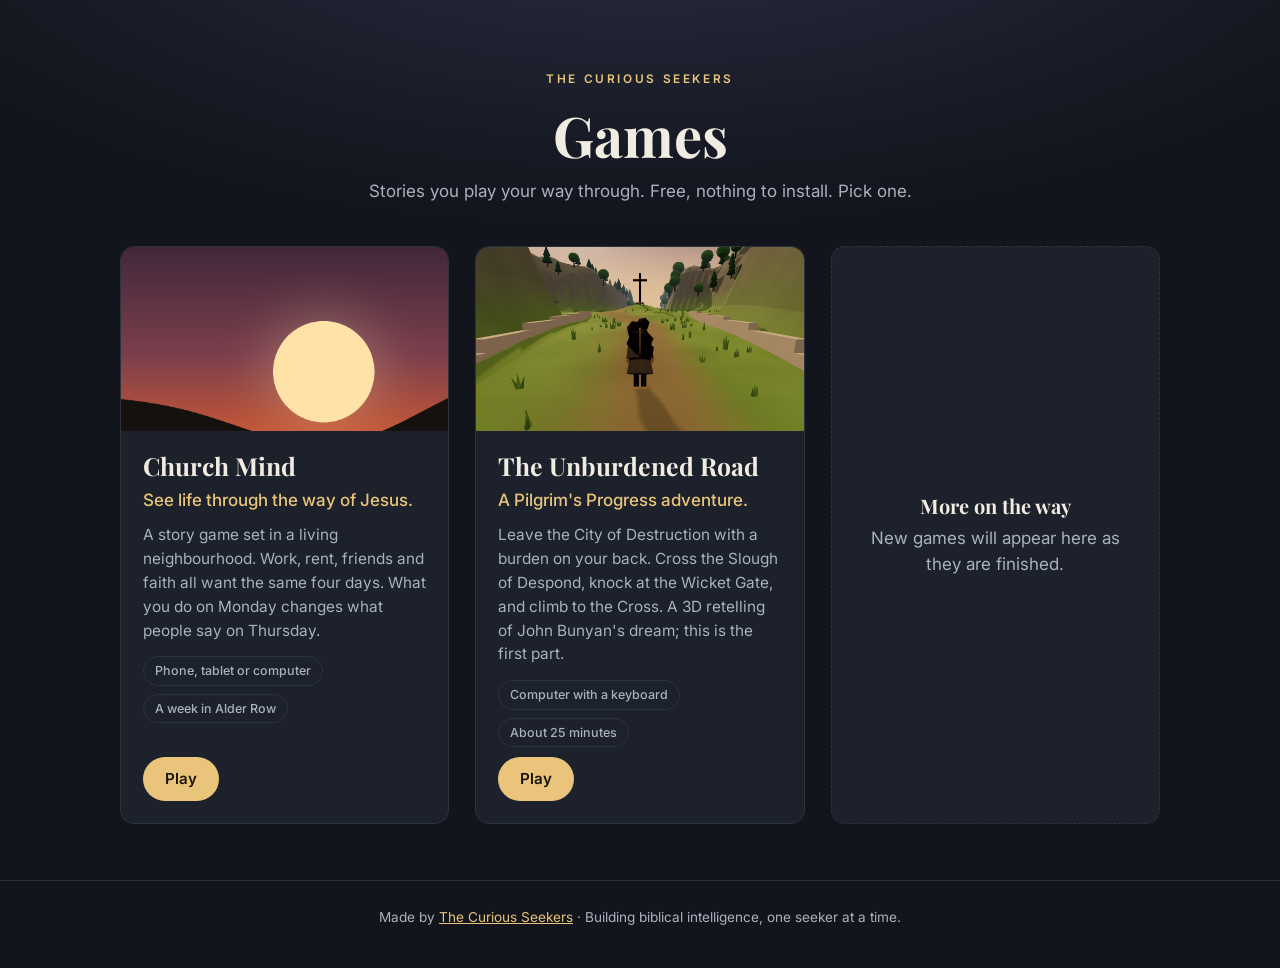
==== index.html @ a1f6c4d1 "Games page for games.thecuriousseekers.com Lists Church Mind and The Unburdened Road; new games are " ====
<!doctype html>
<html lang="en">
  <head>
    <meta charset="utf-8" />
    <meta name="viewport" content="width=device-width, initial-scale=1" />
    <meta name="theme-color" content="#12151c" />
    <title>Games · The Curious Seekers</title>
    <meta name="description" content="Games from The Curious Seekers: stories to play your way into the way of Jesus. Free, in your browser." />
    <meta property="og:title" content="Games · The Curious Seekers" />
    <meta property="og:description" content="Stories to play your way into the way of Jesus. Free, in your browser." />
    <meta property="og:image" content="https://games.thecuriousseekers.com/images/pilgrim-way.jpg" />
    <link rel="icon" href="images/church-mind.png" />
    <link rel="preconnect" href="https://fonts.googleapis.com" />
    <link rel="preconnect" href="https://fonts.gstatic.com" crossorigin />
    <link href="https://fonts.googleapis.com/css2?family=Playfair+Display:wght@600;700&family=Inter:wght@400;500;600&display=swap" rel="stylesheet" />
    <style>
      :root { --bg: #12151c; --panel: #1c212b; --line: #2c3340; --ink: #f1ece2; --soft: #aab1bf; --gold: #e9c47a; --ember: #d9663a; }
      * { box-sizing: border-box; }
      html { background: var(--bg); }
      body {
        margin: 0; color: var(--ink); font: 400 17px/1.55 Inter, system-ui, -apple-system, 'Segoe UI', sans-serif;
        background: radial-gradient(1200px 520px at 50% -140px, #2b2f45 0%, rgba(43, 47, 69, 0) 70%) no-repeat, var(--bg);
        min-height: 100vh; display: flex; flex-direction: column;
      }
      a { color: inherit; }
      header { text-align: center; padding: 64px 20px 34px; }
      .kicker { letter-spacing: 0.22em; text-transform: uppercase; font-size: 0.74rem; font-weight: 600; color: var(--gold); text-decoration: none; }
      .kicker:hover { text-decoration: underline; }
      h1 { font: 700 clamp(2.3rem, 6vw, 3.5rem)/1.1 'Playfair Display', Georgia, serif; margin: 14px 0 12px; }
      .lede { color: var(--soft); max-width: 34em; margin: 0 auto; }
      main { width: min(1080px, 100%); margin: 0 auto; padding: 8px 20px 56px; flex: 1; }
      .grid { display: grid; grid-template-columns: repeat(auto-fit, minmax(300px, 1fr)); gap: 26px; }
      .card {
        display: flex; flex-direction: column; background: var(--panel); border: 1px solid var(--line); border-radius: 14px;
        overflow: hidden; text-decoration: none; transition: transform 0.18s ease, border-color 0.18s ease, box-shadow 0.18s ease;
      }
      a.card:hover, a.card:focus-visible { transform: translateY(-4px); border-color: var(--gold); box-shadow: 0 14px 34px rgba(0, 0, 0, 0.45); outline: none; }
      .art { aspect-ratio: 16 / 9; background: #0c0e13 center / cover no-repeat; }
      .body { padding: 20px 22px 22px; display: flex; flex-direction: column; gap: 10px; flex: 1; }
      .card h2 { font: 700 1.55rem/1.2 'Playfair Display', Georgia, serif; margin: 0; }
      .tag { color: var(--gold); font-weight: 500; margin: -4px 0 0; }
      .about { color: var(--soft); margin: 0; font-size: 0.96rem; }
      .meta { display: flex; flex-wrap: wrap; gap: 8px; margin-top: 4px; }
      .pill { font-size: 0.78rem; font-weight: 500; padding: 4px 11px; border-radius: 999px; border: 1px solid var(--line); color: var(--soft); }
      .play {
        margin-top: auto; align-self: flex-start; background: var(--gold); color: #1b1408; font-weight: 600;
        padding: 10px 22px; border-radius: 999px; font-size: 0.95rem;
      }
      .soon { border-style: dashed; align-items: center; justify-content: center; text-align: center; padding: 40px 24px; color: var(--soft); min-height: 220px; }
      .soon strong { display: block; color: var(--ink); font: 700 1.25rem 'Playfair Display', Georgia, serif; margin-bottom: 6px; }
      footer { text-align: center; color: var(--soft); font-size: 0.85rem; padding: 26px 20px 40px; border-top: 1px solid var(--line); }
      footer a { color: var(--gold); }
      @media (prefers-reduced-motion: reduce) { .card { transition: none; } a.card:hover { transform: none; } }
    </style>
  </head>
  <body>
    <header>
      <a class="kicker" href="https://www.thecuriousseekers.com/">The Curious Seekers</a>
      <h1>Games</h1>
      <p class="lede">Stories you play your way through. Free, nothing to install. Pick one.</p>
    </header>
    <main>
      <div class="grid" id="games">
        <noscript>
          <a class="card" href="church-mind/"><div class="body"><h2>Church Mind</h2><span class="play">Play</span></div></a>
          <a class="card" href="pilgrims-progress/"><div class="body"><h2>The Unburdened Road</h2><span class="play">Play</span></div></a>
        </noscript>
      </div>
    </main>
    <footer>
      Made by <a href="https://www.thecuriousseekers.com/">The Curious Seekers</a> · Building biblical intelligence, one seeker at a time.
    </footer>
    <script src="games.js"></script>
    <script>
      const PLAYS = { anywhere: 'Phone, tablet or computer', computer: 'Computer with a keyboard' };
      const grid = document.getElementById('games');
      const el = (tag, cls, text) => { const e = document.createElement(tag); if (cls) e.className = cls; if (text) e.textContent = text; return e; };
      for (const g of window.GAMES || []) {
        const card = el('a', 'card');
        card.href = g.link;
        const art = el('div', 'art');
        art.style.backgroundImage = `url("${g.image}")`;
        art.setAttribute('role', 'img');
        art.setAttribute('aria-label', g.title);
        const body = el('div', 'body');
        const meta = el('div', 'meta');
        meta.append(el('span', 'pill', PLAYS[g.plays] || g.plays), el('span', 'pill', g.length));
        body.append(el('h2', '', g.title), el('p', 'tag', g.tagline), el('p', 'about', g.about), meta, el('span', 'play', 'Play'));
        card.append(art, body);
        grid.append(card);
      }
      const soon = el('div', 'card soon'), inner = el('div');
      inner.append(el('strong', '', 'More on the way'), 'New games will appear here as they are finished.');
      soon.append(inner);
      grid.append(soon);
    </script>
  </body>
</html>
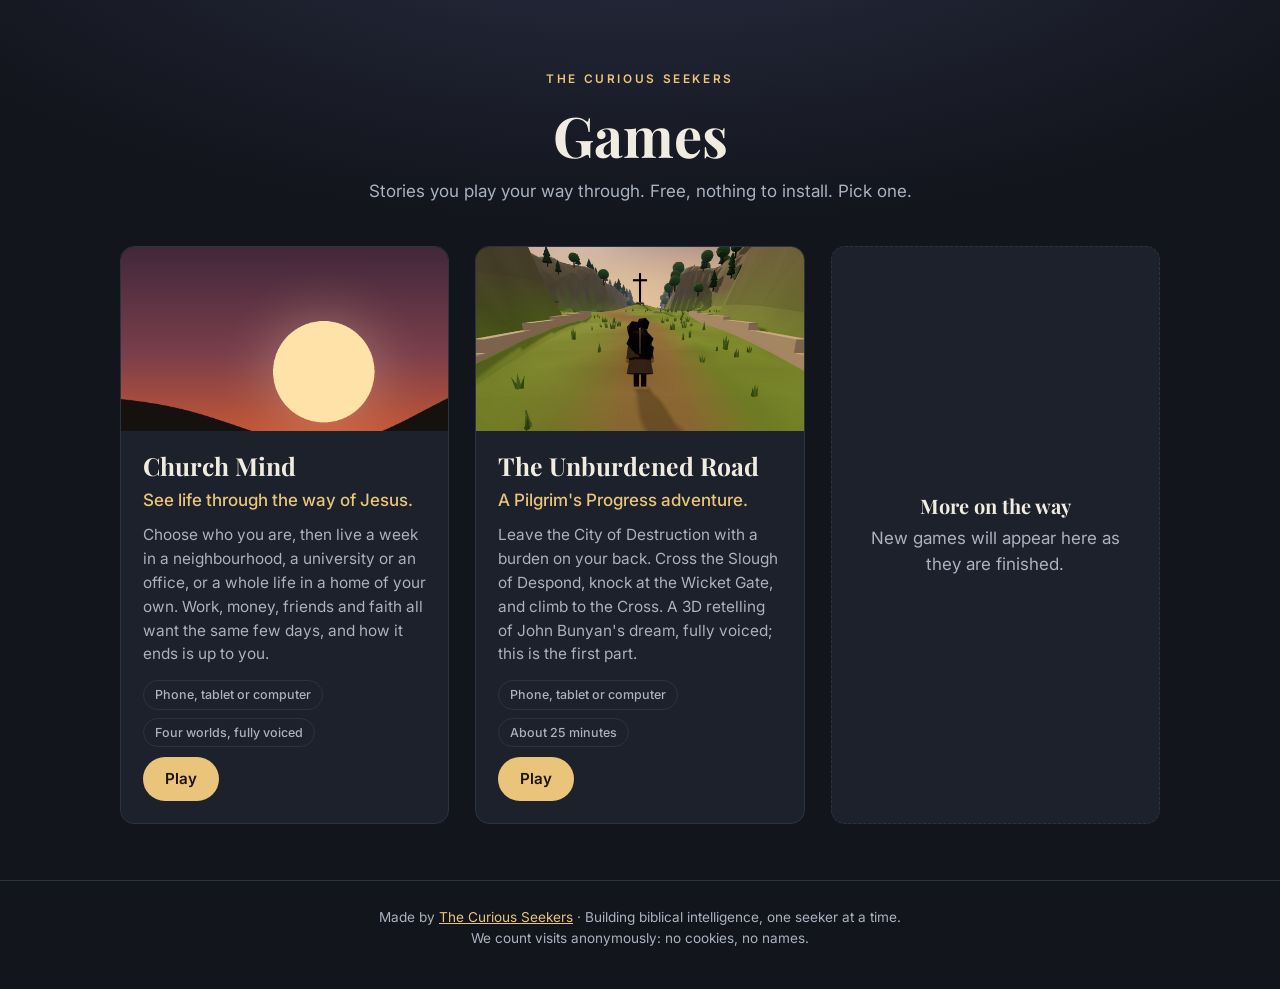
==== commit 07cb1e53: "Count visits and game opens anonymously with Umami Co-Authored-By: Claude Opus 5.5 <noreply@anthropi" ====
--- a/index.html
+++ b/index.html
@@ -52,6 +52,8 @@
       footer a { color: var(--gold); }
       @media (prefers-reduced-motion: reduce) { .card { transition: none; } a.card:hover { transform: none; } }
     </style>
+    <!-- Anonymous visit counting (Umami): no cookies, no names. Only counts on the live site. -->
+    <script defer src="https://cloud.umami.is/script.js" data-website-id="4bedbe1a-0561-4c58-9766-b02b2c00c4c4" data-domains="games.thecuriousseekers.com"></script>
   </head>
   <body>
     <header>
@@ -69,6 +71,7 @@
     </main>
     <footer>
       Made by <a href="https://www.thecuriousseekers.com/">The Curious Seekers</a> · Building biblical intelligence, one seeker at a time.
+      <br />We count visits anonymously: no cookies, no names.
     </footer>
     <script src="games.js"></script>
     <script>
@@ -78,6 +81,8 @@
       for (const g of window.GAMES || []) {
         const card = el('a', 'card');
         card.href = g.link;
+        card.dataset.umamiEvent = 'game-opened';
+        card.dataset.umamiEventGame = g.title;
         const art = el('div', 'art');
         art.style.backgroundImage = `url("${g.image}")`;
         art.setAttribute('role', 'img');
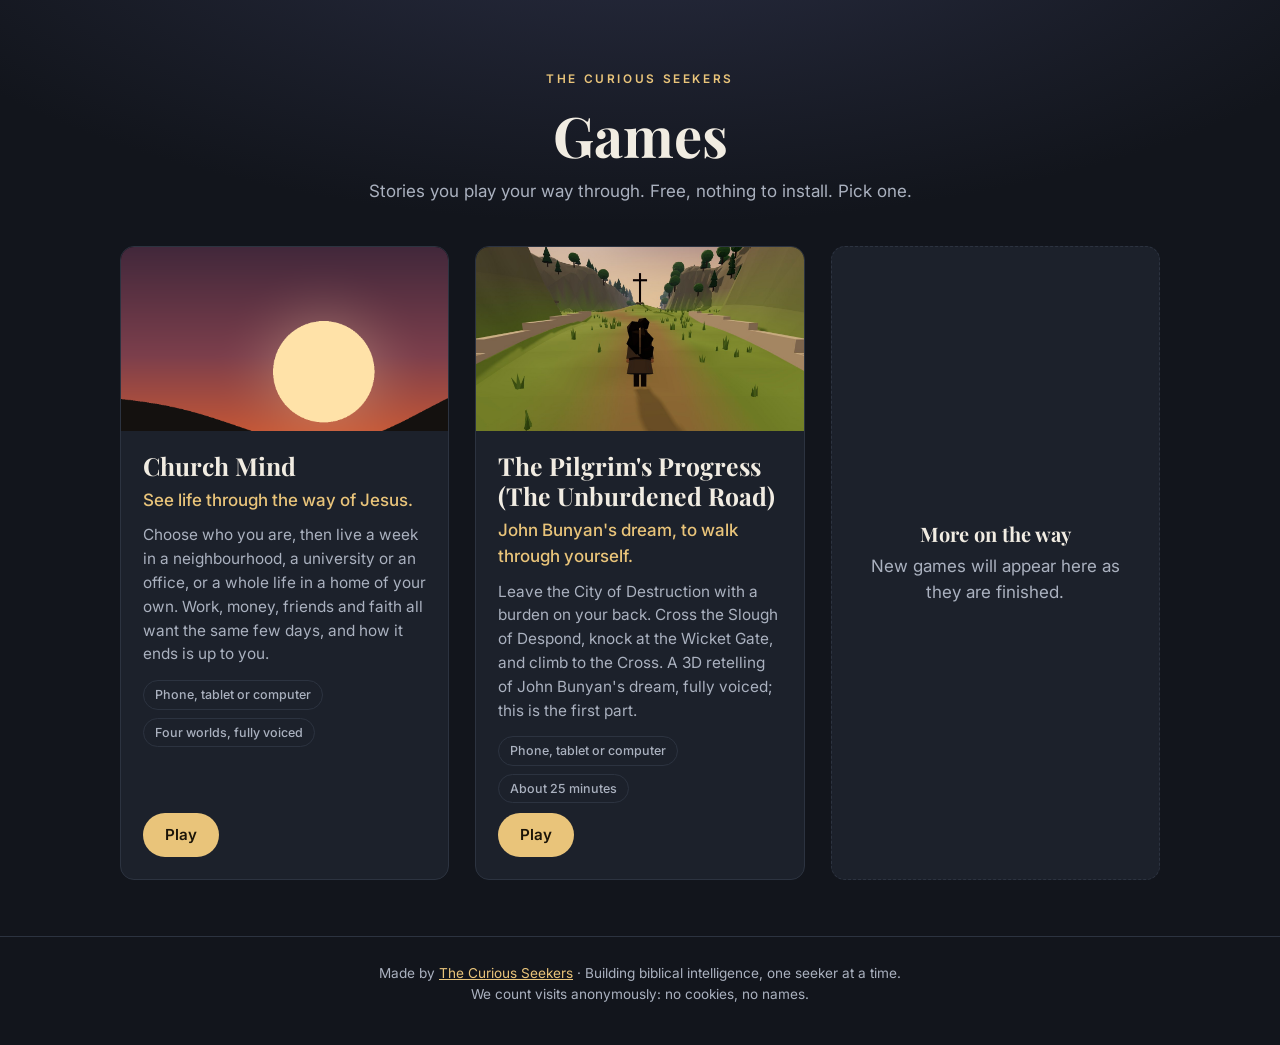
==== commit c50ffb71: "Rename the Pilgrim game's card: The Pilgrim's Progress (The Unburdened Road) Co-Authored-By: Claude " ====
--- a/index.html
+++ b/index.html
@@ -65,7 +65,7 @@
       <div class="grid" id="games">
         <noscript>
           <a class="card" href="church-mind/"><div class="body"><h2>Church Mind</h2><span class="play">Play</span></div></a>
-          <a class="card" href="pilgrims-progress/"><div class="body"><h2>The Unburdened Road</h2><span class="play">Play</span></div></a>
+          <a class="card" href="pilgrims-progress/"><div class="body"><h2>The Pilgrim's Progress (The Unburdened Road)</h2><span class="play">Play</span></div></a>
         </noscript>
       </div>
     </main>
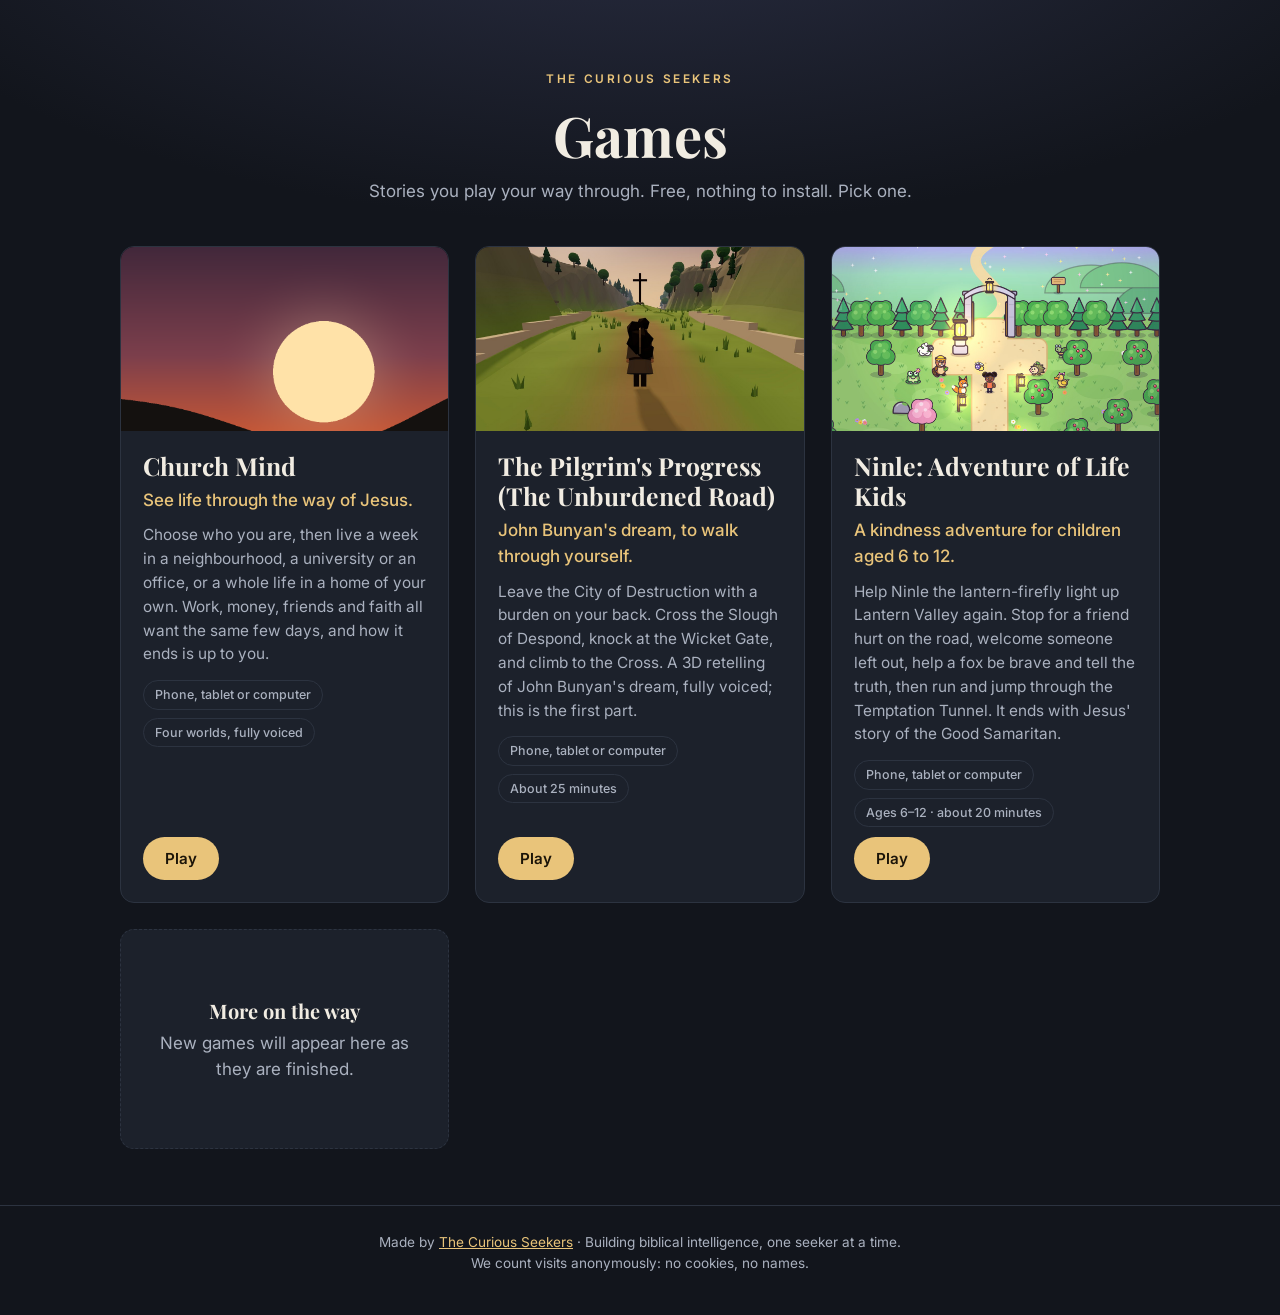
==== commit 4f5f5c4b: "Add Ninle: Adventure of Life Kids to the games page The game lives in ninle/ (no build step, no trac" ====
--- a/index.html
+++ b/index.html
@@ -66,6 +66,7 @@
         <noscript>
           <a class="card" href="church-mind/"><div class="body"><h2>Church Mind</h2><span class="play">Play</span></div></a>
           <a class="card" href="pilgrims-progress/"><div class="body"><h2>The Pilgrim's Progress (The Unburdened Road)</h2><span class="play">Play</span></div></a>
+          <a class="card" href="ninle/"><div class="body"><h2>Ninle: Adventure of Life Kids</h2><span class="play">Play</span></div></a>
         </noscript>
       </div>
     </main>
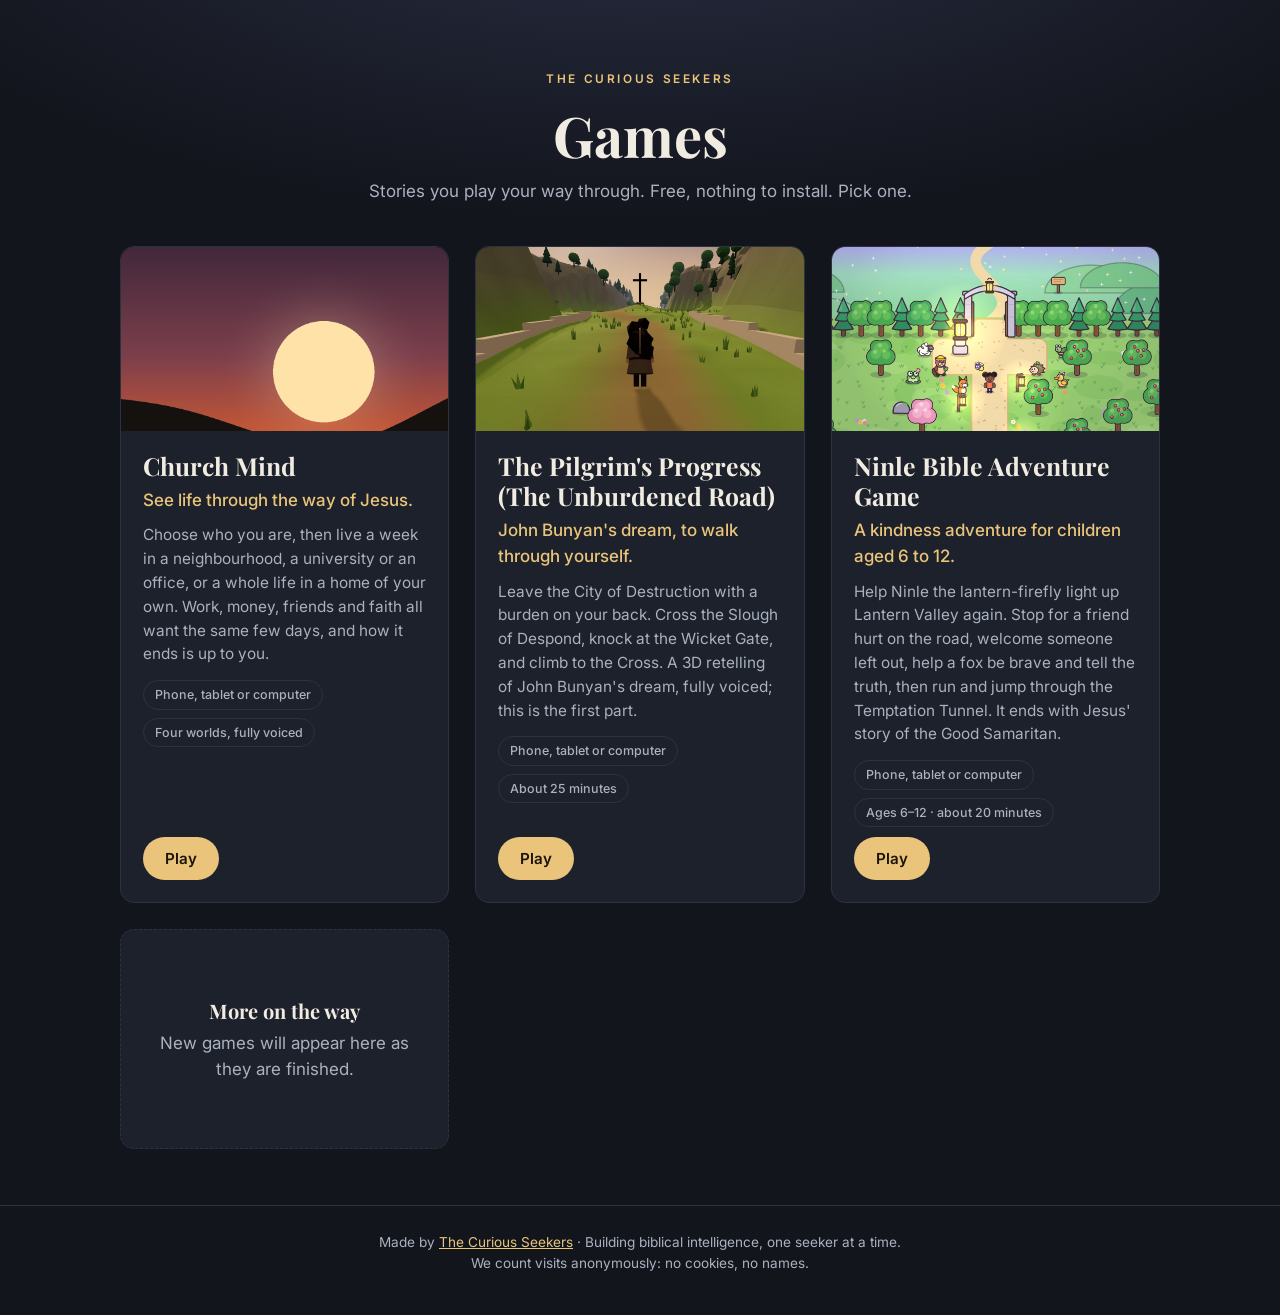
==== commit d43680db: "Rename the game to Ninle Bible Adventure Game Co-Authored-By: Claude Opus 5.5 <noreply@anthropic.com" ====
--- a/index.html
+++ b/index.html
@@ -66,7 +66,7 @@
         <noscript>
           <a class="card" href="church-mind/"><div class="body"><h2>Church Mind</h2><span class="play">Play</span></div></a>
           <a class="card" href="pilgrims-progress/"><div class="body"><h2>The Pilgrim's Progress (The Unburdened Road)</h2><span class="play">Play</span></div></a>
-          <a class="card" href="ninle/"><div class="body"><h2>Ninle: Adventure of Life Kids</h2><span class="play">Play</span></div></a>
+          <a class="card" href="ninle/"><div class="body"><h2>Ninle Bible Adventure Game</h2><span class="play">Play</span></div></a>
         </noscript>
       </div>
     </main>
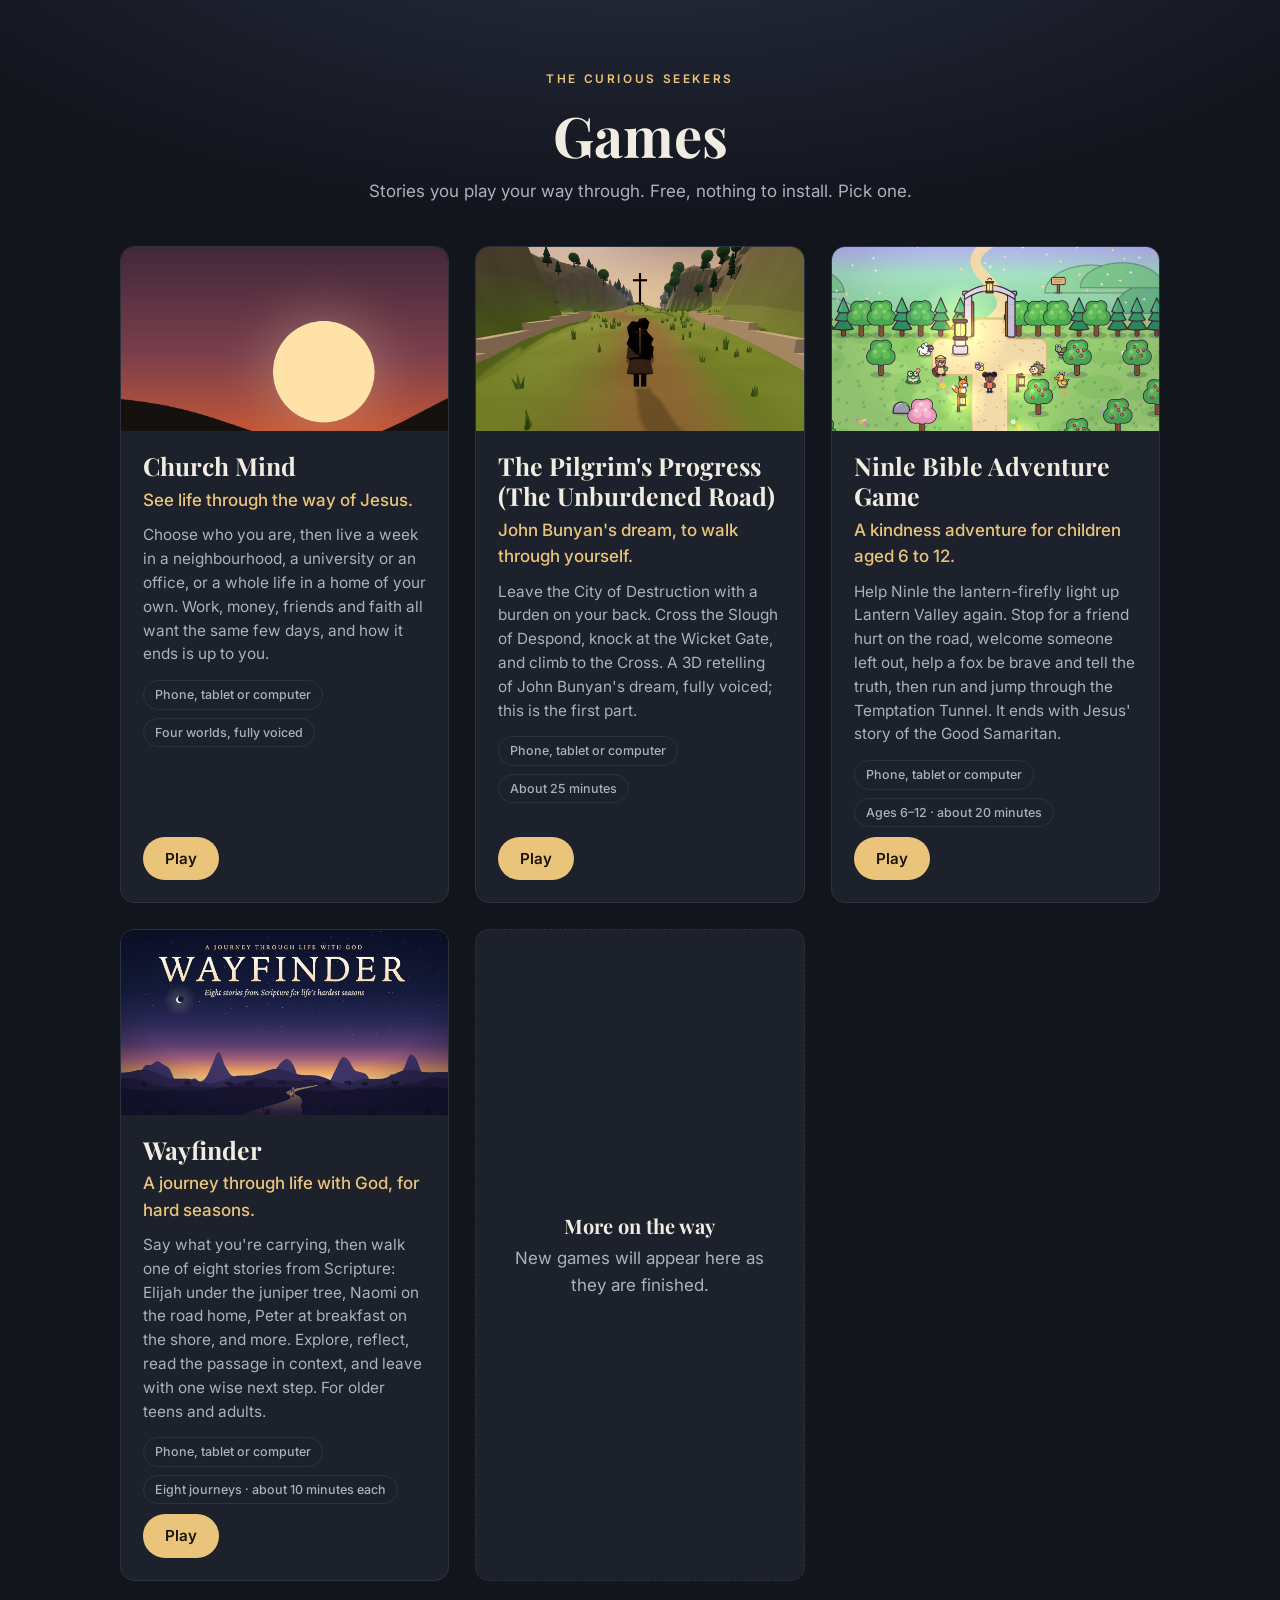
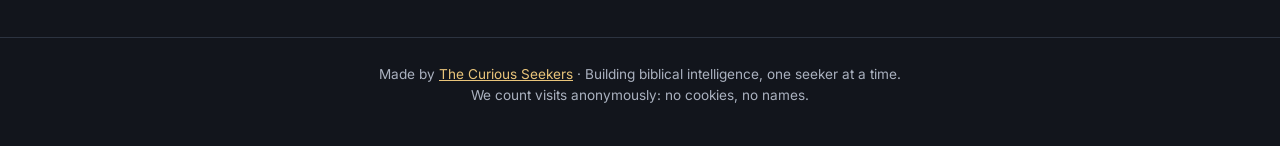
==== commit ddab927b: "Add Wayfinder: eight journeys through Scripture for hard seasons Wayfinder lives in the wayfinder/ f" ====
--- a/index.html
+++ b/index.html
@@ -67,6 +67,7 @@
           <a class="card" href="church-mind/"><div class="body"><h2>Church Mind</h2><span class="play">Play</span></div></a>
           <a class="card" href="pilgrims-progress/"><div class="body"><h2>The Pilgrim's Progress (The Unburdened Road)</h2><span class="play">Play</span></div></a>
           <a class="card" href="ninle/"><div class="body"><h2>Ninle Bible Adventure Game</h2><span class="play">Play</span></div></a>
+          <a class="card" href="wayfinder/"><div class="body"><h2>Wayfinder</h2><span class="play">Play</span></div></a>
         </noscript>
       </div>
     </main>
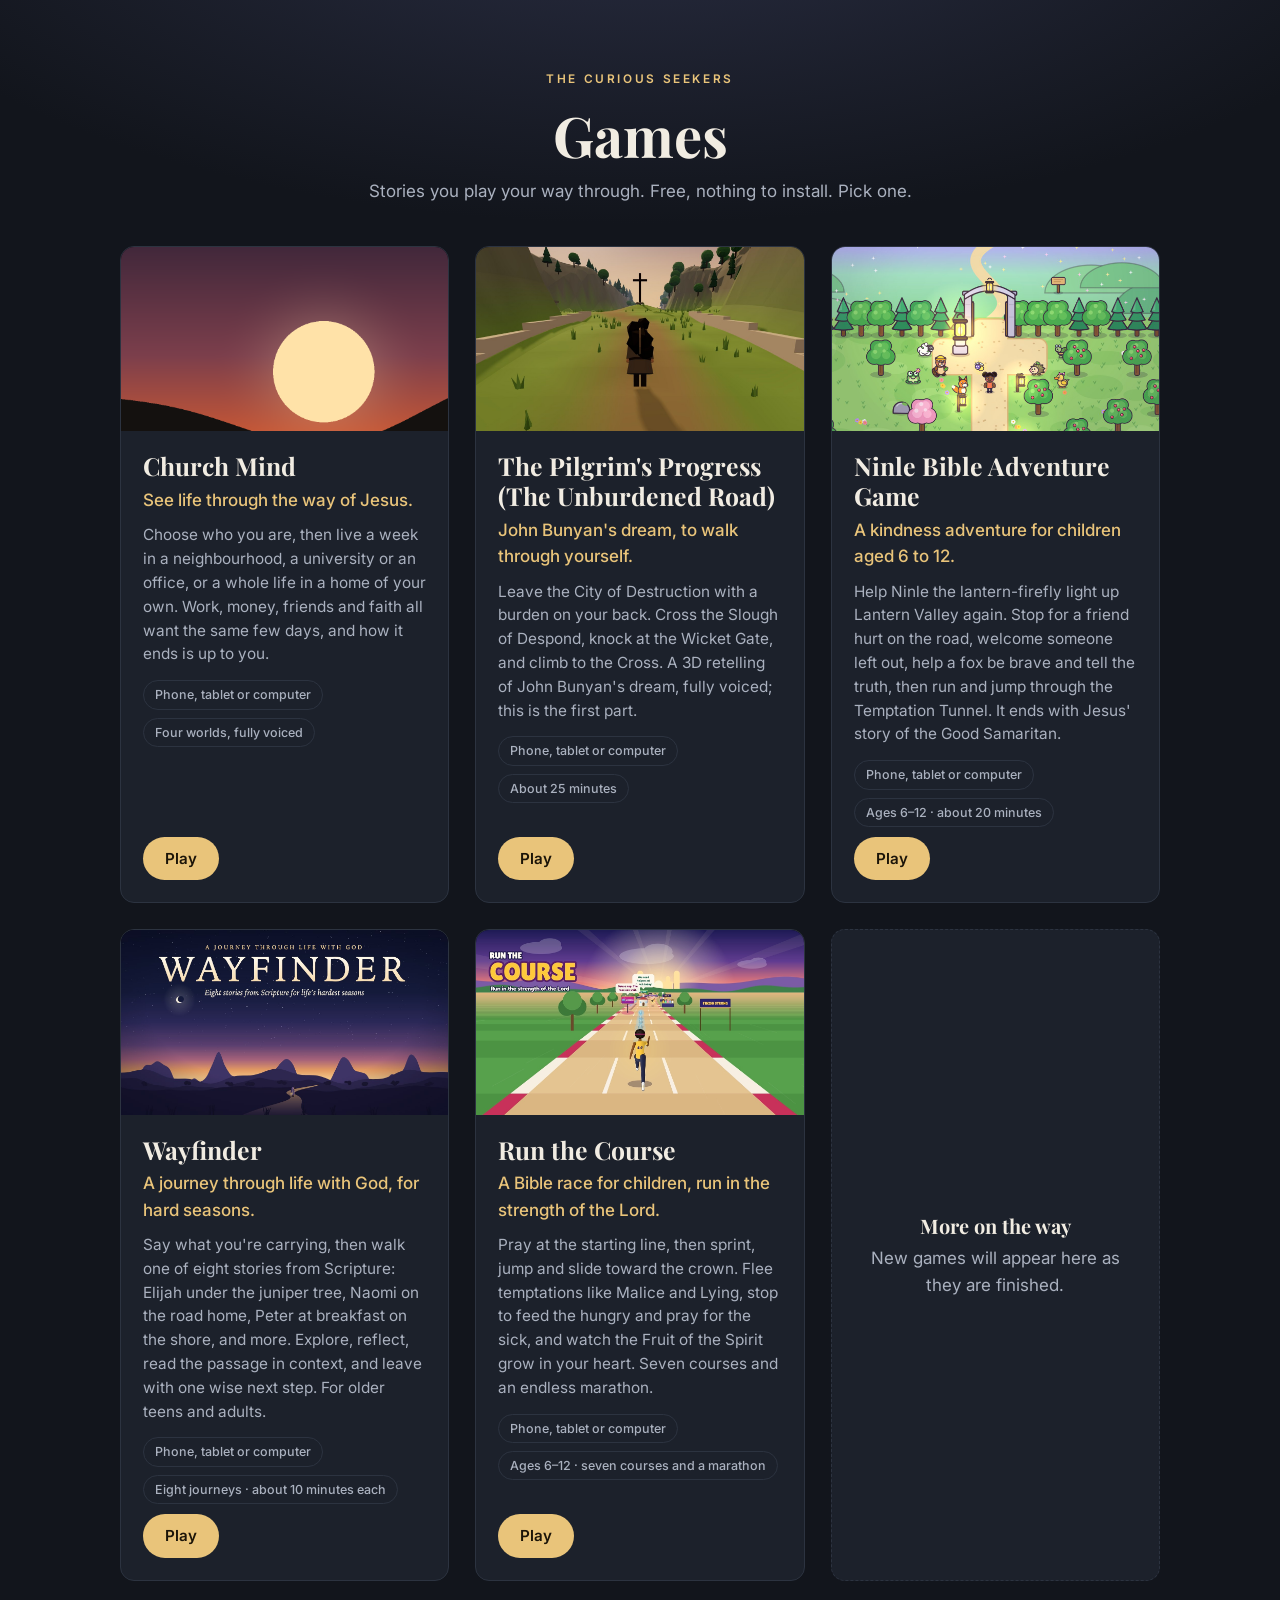
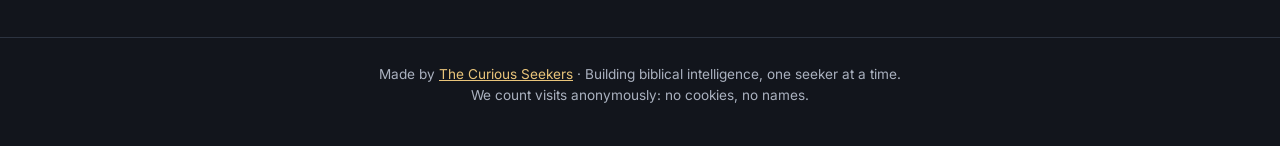
==== commit bd7980ea: "Add Run the Course: a Bible running race for children A Temple Run style game in run-the-course/, wi" ====
--- a/index.html
+++ b/index.html
@@ -68,6 +68,7 @@
           <a class="card" href="pilgrims-progress/"><div class="body"><h2>The Pilgrim's Progress (The Unburdened Road)</h2><span class="play">Play</span></div></a>
           <a class="card" href="ninle/"><div class="body"><h2>Ninle Bible Adventure Game</h2><span class="play">Play</span></div></a>
           <a class="card" href="wayfinder/"><div class="body"><h2>Wayfinder</h2><span class="play">Play</span></div></a>
+          <a class="card" href="run-the-course/"><div class="body"><h2>Run the Course</h2><span class="play">Play</span></div></a>
         </noscript>
       </div>
     </main>
